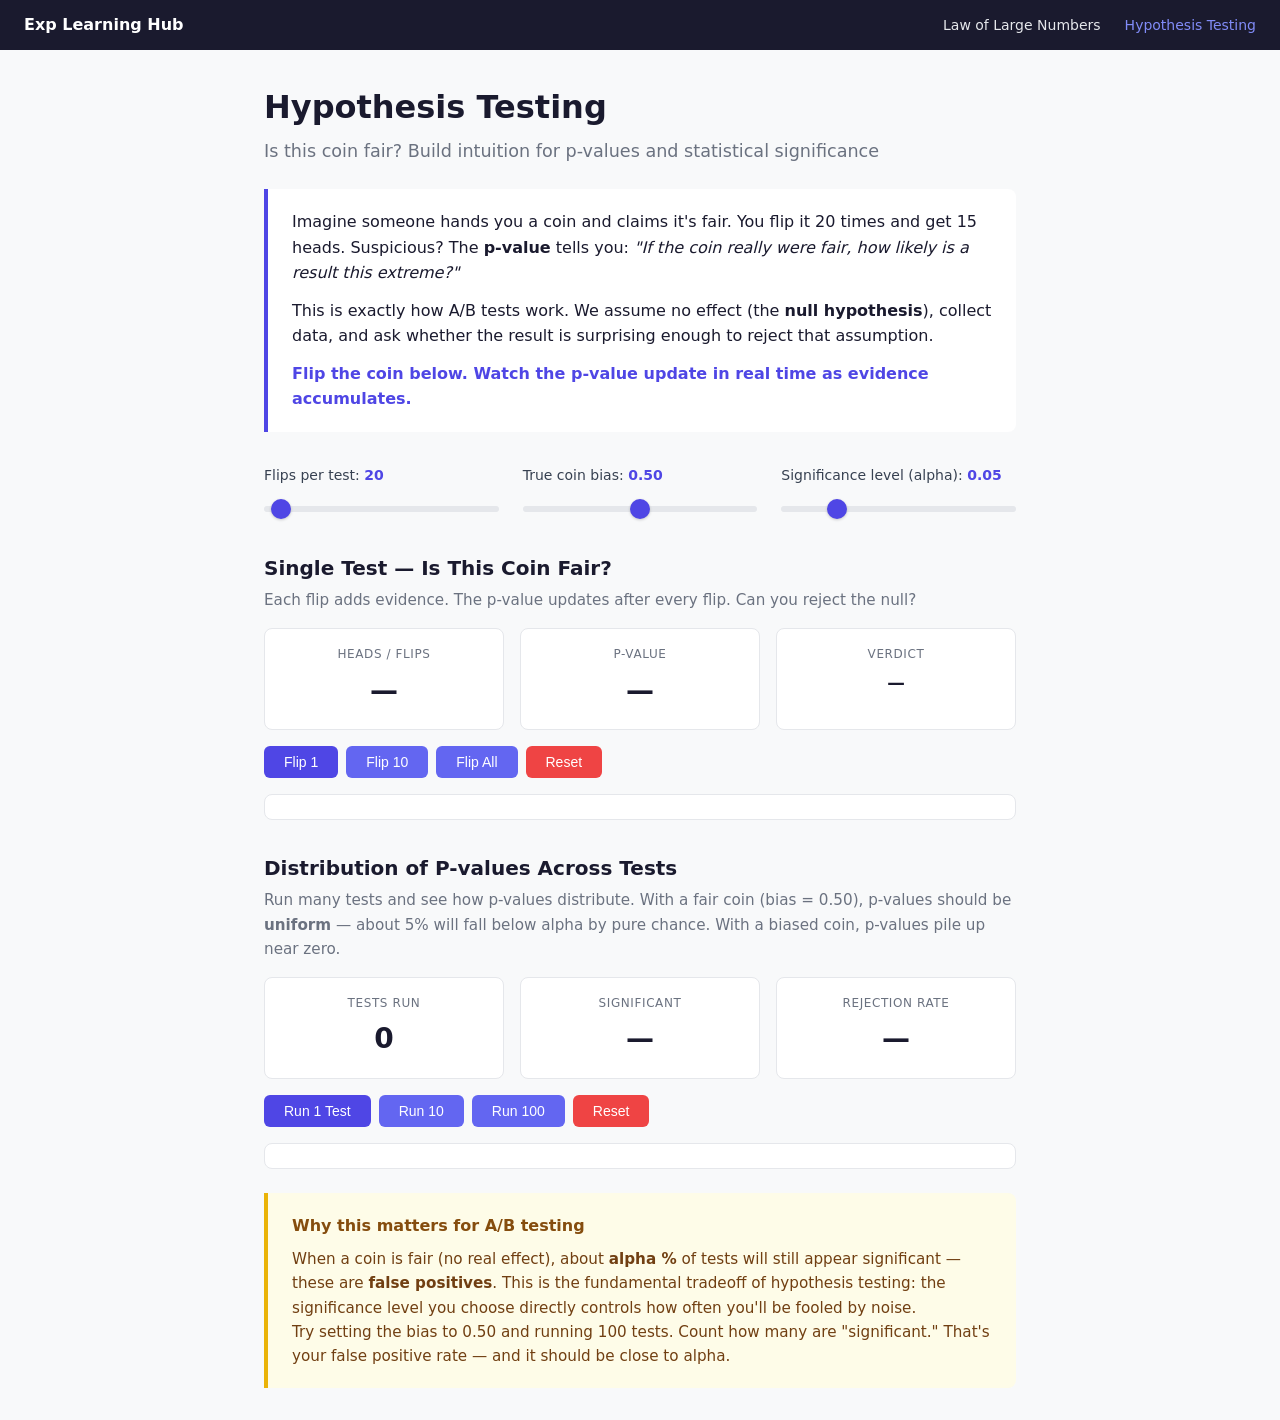
==== docs/modules/hypothesis-testing.html @ dcc1f773 "Rename site/ to docs/ for GitHub Pages compatibility GitHub Pages only serves from / or /docs. Renam" ====
<!DOCTYPE html>
<html lang="en">
<head>
  <meta charset="UTF-8">
  <meta name="viewport" content="width=device-width, initial-scale=1.0">
  <title>Hypothesis Testing — Exp Learning Hub</title>
  <script src="https://d3js.org/d3.v7.min.js"></script>
  <link rel="stylesheet" href="../style.css">
  <script src="../js/nav.js"></script>
  <script src="../js/chart-utils.js"></script>
</head>
<body>
  <script>renderNav('hypothesis-testing');</script>

  <div class="container">
    <header>
      <h1>Hypothesis Testing</h1>
      <p class="subtitle">Is this coin fair? Build intuition for p-values and statistical significance</p>
    </header>

    <section class="explainer">
      <p>Imagine someone hands you a coin and claims it's fair. You flip it 20 times and get 15 heads.
         Suspicious? The <strong>p-value</strong> tells you: <em>"If the coin really were fair,
         how likely is a result this extreme?"</em></p>
      <p>This is exactly how A/B tests work. We assume no effect (the <strong>null hypothesis</strong>),
         collect data, and ask whether the result is surprising enough to reject that assumption.</p>
      <p class="highlight">Flip the coin below. Watch the p-value update in real time as evidence accumulates.</p>
    </section>

    <div class="controls">
      <div class="slider-group">
        <label>Flips per test: <span id="flipsValue">20</span></label>
        <input type="range" id="numFlips" min="5" max="500" value="20" step="5">
      </div>
      <div class="slider-group">
        <label>True coin bias: <span id="biasValue">0.50</span></label>
        <input type="range" id="coinBias" min="0.30" max="0.70" value="0.50" step="0.01">
      </div>
      <div class="slider-group">
        <label>Significance level (alpha): <span id="alphaValue">0.05</span></label>
        <input type="range" id="alpha" min="0.01" max="0.20" value="0.05" step="0.01">
      </div>
    </div>

    <!-- SINGLE TEST -->
    <h2 class="section-title">Single Test — Is This Coin Fair?</h2>
    <p class="section-desc">Each flip adds evidence. The p-value updates after every flip. Can you reject the null?</p>

    <div class="metrics">
      <div class="metric-card"><div class="metric-label">Heads / Flips</div><div class="metric-value" id="headsCount">—</div></div>
      <div class="metric-card"><div class="metric-label">P-value</div><div class="metric-value" id="pValue">—</div></div>
      <div class="metric-card">
        <div class="metric-label">Verdict</div>
        <div class="metric-value" id="verdict" style="font-size: 1.1rem;">—</div>
      </div>
    </div>

    <div class="chart-actions">
      <button id="flipOne">Flip 1</button>
      <button id="flipTen" class="btn-secondary">Flip 10</button>
      <button id="flipAll" class="btn-secondary">Flip All</button>
      <button id="resetFlips" class="btn-danger">Reset</button>
    </div>

    <div class="chart-wrap" id="pvalueWrap">
      <div id="pvalueChart"></div>
      <div class="tooltip-d3" id="pvalueTooltip"></div>
    </div>

    <!-- DISTRIBUTION OF P-VALUES -->
    <h2 class="section-title">Distribution of P-values Across Tests</h2>
    <p class="section-desc">Run many tests and see how p-values distribute. With a fair coin (bias = 0.50),
       p-values should be <strong>uniform</strong> — about 5% will fall below alpha by pure chance.
       With a biased coin, p-values pile up near zero.</p>

    <div class="metrics">
      <div class="metric-card"><div class="metric-label">Tests Run</div><div class="metric-value" id="testCount">0</div></div>
      <div class="metric-card"><div class="metric-label">Significant</div><div class="metric-value" id="sigCount">—</div></div>
      <div class="metric-card"><div class="metric-label">Rejection Rate</div><div class="metric-value" id="rejRate">—</div></div>
    </div>

    <div class="chart-actions">
      <button id="runOne">Run 1 Test</button>
      <button id="runTen" class="btn-secondary">Run 10</button>
      <button id="runHundred" class="btn-secondary">Run 100</button>
      <button id="resetTests" class="btn-danger">Reset</button>
    </div>

    <div class="chart-wrap" id="distWrap">
      <div id="distChart"></div>
      <div class="tooltip-d3" id="distTooltip"></div>
    </div>
    <div id="lastP" class="last-sample" style="display:none">&#9654; Last p-value: <strong id="lastPValue"></strong></div>

    <section class="takeaway">
      <h3>Why this matters for A/B testing</h3>
      <p>When a coin is fair (no real effect), about <strong>alpha %</strong> of tests will still appear significant —
         these are <strong>false positives</strong>. This is the fundamental tradeoff of hypothesis testing:
         the significance level you choose directly controls how often you'll be fooled by noise.</p>
      <p>Try setting the bias to 0.50 and running 100 tests. Count how many are "significant."
         That's your false positive rate — and it should be close to alpha.</p>
    </section>
  </div>

  <script>
    // --- State ---
    let numFlips = 20, bias = 0.50, alpha = 0.05;
    let flips = []; // array of 0/1 for current single test
    let pvalueTests = []; // array of p-values from completed tests

    // --- P-value calculation (two-sided binomial test approximation using normal) ---
    // For exact: use sum of binomial PMFs. For speed, use normal approximation.
    function binomialPValue(heads, n) {
      if (n === 0) return 1;
      const p0 = 0.5; // null hypothesis: fair coin
      const expected = n * p0;
      const std = Math.sqrt(n * p0 * (1 - p0));
      if (std === 0) return 1;
      const z = Math.abs(heads - expected) / std;
      // Two-sided p-value using normal approximation
      return 2 * (1 - normalCDF(z));
    }

    function normalCDF(z) {
      // Abramowitz & Stegun approximation
      const a1 = 0.254829592, a2 = -0.284496736, a3 = 1.421413741, a4 = -1.453152027, a5 = 1.061405429;
      const p = 0.3275911;
      const sign = z < 0 ? -1 : 1;
      z = Math.abs(z);
      const t = 1.0 / (1.0 + p * z);
      const y = 1.0 - (((((a5 * t + a4) * t) + a3) * t + a2) * t + a1) * t * Math.exp(-z * z / 2);
      return 0.5 * (1.0 + sign * y);
    }

    // =================== SINGLE TEST: P-VALUE OVER FLIPS ===================
    const pc = createChart('#pvalueChart');
    addAxisLabels(pc, 'Flip #', 'P-value');

    const pLineGen = d3.line().x(d => pc.x(d.x)).y(d => pc.y(d.y)).curve(d3.curveStepAfter);
    const pMainPath = pc.g.append('path').attr('fill', 'none').attr('stroke', '#4F46E5').attr('stroke-width', 2);

    // Alpha threshold line
    const alphaLine = pc.g.append('line').attr('stroke', '#EF4444').attr('stroke-width', 2).attr('stroke-dasharray', '8 4');
    const alphaLabel = pc.g.append('text').attr('fill', '#EF4444').attr('font-size', 12);

    // Shaded rejection region
    const rejectRect = pc.g.append('rect').attr('fill', '#FEE2E2').attr('opacity', 0.5);

    const pHover = addLineHover(pc, '#pvalueWrap', document.getElementById('pvalueTooltip'), {
      formatTooltip: d => `Flip #${d.x}<br>Heads: ${d.heads}/${d.x} (${(d.heads/d.x*100).toFixed(0)}%)<br>P-value: ${d.y.toFixed(4)}`
    });

    function updateSingleTest() {
      const n = flips.length;
      const heads = flips.reduce((a, b) => a + b, 0);
      const pval = binomialPValue(heads, n);

      document.getElementById('headsCount').textContent = n > 0 ? `${heads} / ${n}` : '—';
      document.getElementById('pValue').textContent = n > 0 ? pval.toFixed(4) : '—';
      const verdictEl = document.getElementById('verdict');
      if (n === 0) { verdictEl.textContent = '—'; verdictEl.style.color = '#1a1a2e'; }
      else if (pval < alpha) { verdictEl.textContent = 'Reject H₀ (significant)'; verdictEl.style.color = '#EF4444'; }
      else { verdictEl.textContent = 'Fail to reject H₀'; verdictEl.style.color = '#6b7280'; }

      // Build cumulative p-value data
      const data = [];
      let cumHeads = 0;
      for (let i = 0; i < n; i++) {
        cumHeads += flips[i];
        const p = binomialPValue(cumHeads, i + 1);
        data.push({ x: i + 1, y: p, heads: cumHeads });
      }
      pHover.update(data);

      updateAxes(pc, [1, Math.max(numFlips, n)], [0, 1], { yTicks: 5, yFormat: d3.format('.2f') });
      const t = d3.transition().duration(200);

      pMainPath.datum(data).transition(t).attr('d', pLineGen);

      // Alpha line + rejection region
      alphaLine.attr('x1', 0).attr('x2', pc.width).attr('y1', pc.y(alpha)).attr('y2', pc.y(alpha));
      alphaLabel.attr('x', pc.width - 5).attr('y', pc.y(alpha) - 5).attr('text-anchor', 'end').text(`α = ${alpha}`);
      rejectRect.attr('x', 0).attr('width', pc.width).attr('y', pc.y(alpha)).attr('height', pc.height - pc.y(alpha));
    }

    function doFlips(count) {
      const remaining = numFlips - flips.length;
      const todo = Math.min(count, remaining);
      for (let i = 0; i < todo; i++) flips.push(Math.random() < bias ? 1 : 0);
      updateSingleTest();
    }

    function resetFlips() { flips = []; updateSingleTest(); }

    // =================== DISTRIBUTION OF P-VALUES ===================
    const dc = createChart('#distChart');
    addAxisLabels(dc, 'P-value', 'Count');
    dc.x.domain([0, 1]);

    const dBarsG = dc.g.append('g');
    const dAlphaLine = dc.g.append('line').attr('stroke', '#EF4444').attr('stroke-width', 2).attr('stroke-dasharray', '8 4');
    const dAlphaLabel = dc.g.append('text').attr('fill', '#EF4444').attr('font-size', 12);
    const dAlphaRect = dc.g.append('rect').attr('fill', '#FEE2E2').attr('opacity', 0.4);
    const dTooltip = document.getElementById('distTooltip');

    const P_BIN_W = 0.05, P_NUM_BINS = 20;

    function runFullTest() {
      let heads = 0;
      for (let i = 0; i < numFlips; i++) if (Math.random() < bias) heads++;
      return binomialPValue(heads, numFlips);
    }

    function updateDistChart() {
      const count = pvalueTests.length;
      document.getElementById('testCount').textContent = count.toLocaleString();

      const bins = new Array(P_NUM_BINS).fill(0);
      let sigCount = 0;
      pvalueTests.forEach(p => {
        bins[Math.min(Math.floor(p / P_BIN_W), P_NUM_BINS - 1)]++;
        if (p < alpha) sigCount++;
      });
      const maxCount = d3.max(bins) || 1;

      document.getElementById('sigCount').textContent = count ? sigCount.toLocaleString() : '—';
      document.getElementById('rejRate').textContent = count ? (sigCount / count * 100).toFixed(1) + '%' : '—';

      if (count > 0) {
        document.getElementById('lastPValue').textContent = pvalueTests[count - 1].toFixed(4);
        document.getElementById('lastP').style.display = 'inline-block';
      } else {
        document.getElementById('lastP').style.display = 'none';
      }

      updateAxes(dc, [0, 1], [0, Math.max(maxCount, 1)], { xTicks: 10, xFormat: d3.format('.2f') });

      const lastBin = count > 0 ? Math.min(Math.floor(pvalueTests[count - 1] / P_BIN_W), P_NUM_BINS - 1) : -1;
      const alphaBinEnd = Math.ceil(alpha / P_BIN_W);
      const barData = bins.map((c, i) => ({ idx: i, count: c, center: i * P_BIN_W + P_BIN_W / 2 }));
      const t = d3.transition().duration(200);

      const bars = dBarsG.selectAll('rect').data(barData, d => d.idx);
      bars.enter().append('rect')
        .attr('x', d => dc.x(d.idx * P_BIN_W) + 1)
        .attr('width', Math.max(dc.x(P_BIN_W) - dc.x(0) - 2, 1))
        .attr('y', dc.height).attr('height', 0).attr('rx', 1)
        .on('mousemove', function(event, d) {
          const wr = document.getElementById('distWrap').getBoundingClientRect();
          const cr = document.getElementById('distChart').getBoundingClientRect();
          dTooltip.style.opacity = '1';
          dTooltip.innerHTML = `p: ${(d.idx * P_BIN_W).toFixed(2)}–${((d.idx + 1) * P_BIN_W).toFixed(2)}<br>Count: ${d.count}`;
          dTooltip.style.left = (cr.left - wr.left + dc.margin.left + dc.x(d.center) + 12) + 'px';
          dTooltip.style.top = (cr.top - wr.top + dc.margin.top + dc.y(d.count) - 30) + 'px';
        })
        .on('mouseleave', () => dTooltip.style.opacity = '0')
        .merge(bars).transition(t)
        .attr('x', d => dc.x(d.idx * P_BIN_W) + 1)
        .attr('width', Math.max(dc.x(P_BIN_W) - dc.x(0) - 2, 1))
        .attr('y', d => dc.y(d.count))
        .attr('height', d => dc.height - dc.y(d.count))
        .attr('fill', d => d.idx === lastBin ? '#818CF8' : (d.idx < alphaBinEnd ? '#F87171' : '#4F46E5'))
        .attr('stroke', '#3730A3').attr('stroke-width', 0.5);
      bars.exit().remove();

      // Alpha region
      dAlphaLine.attr('x1', dc.x(alpha)).attr('x2', dc.x(alpha)).attr('y1', 0).attr('y2', dc.height);
      dAlphaLabel.attr('x', dc.x(alpha) + 4).attr('y', 12).attr('text-anchor', 'start').text(`α = ${alpha}`);
      dAlphaRect.attr('x', 0).attr('width', dc.x(alpha)).attr('y', 0).attr('height', dc.height);
    }

    function runTests(count) {
      for (let i = 0; i < count; i++) pvalueTests.push(runFullTest());
      updateDistChart();
    }

    function resetTests() { pvalueTests = []; updateDistChart(); }

    // --- Wiring ---
    const flipsSlider = document.getElementById('numFlips');
    const biasSlider = document.getElementById('coinBias');
    const alphaSlider = document.getElementById('alpha');

    flipsSlider.addEventListener('input', () => { numFlips = parseInt(flipsSlider.value); document.getElementById('flipsValue').textContent = numFlips; resetFlips(); resetTests(); });
    biasSlider.addEventListener('input', () => { bias = parseFloat(biasSlider.value); document.getElementById('biasValue').textContent = bias.toFixed(2); resetFlips(); resetTests(); });
    alphaSlider.addEventListener('input', () => { alpha = parseFloat(alphaSlider.value); document.getElementById('alphaValue').textContent = alpha.toFixed(2); updateSingleTest(); updateDistChart(); });

    holdToRepeat(document.getElementById('flipOne'), () => doFlips(1));
    document.getElementById('flipTen').addEventListener('click', () => doFlips(10));
    document.getElementById('flipAll').addEventListener('click', () => doFlips(numFlips));
    document.getElementById('resetFlips').addEventListener('click', resetFlips);

    holdToRepeat(document.getElementById('runOne'), () => runTests(1));
    document.getElementById('runTen').addEventListener('click', () => runTests(10));
    document.getElementById('runHundred').addEventListener('click', () => runTests(100));
    document.getElementById('resetTests').addEventListener('click', resetTests);

    // Initial render
    updateSingleTest();
    updateDistChart();
  </script>
</body>
</html>
---- docs/style.css ----
/* ===== RESET & BASE ===== */
* { margin: 0; padding: 0; box-sizing: border-box; }
body { font-family: 'Inter', system-ui, -apple-system, sans-serif; background: #f8f9fa; color: #1a1a2e; line-height: 1.6; }

/* ===== NAV ===== */
.site-nav {
  background: #1a1a2e;
  padding: 0.75rem 1.5rem;
  display: flex;
  align-items: center;
  gap: 1.5rem;
}
.site-nav a { color: #e5e7eb; text-decoration: none; font-size: 0.875rem; transition: color 0.15s; }
.site-nav a:hover { color: #fff; }
.site-nav .nav-brand { font-weight: 700; font-size: 1rem; color: #fff; margin-right: auto; }
.site-nav .nav-link.active { color: #818CF8; }

/* ===== LAYOUT ===== */
.container { max-width: 800px; margin: 0 auto; padding: 2rem 1.5rem; }
h1 { font-size: 2rem; font-weight: 700; margin-bottom: 0.25rem; }
h2.section-title { font-size: 1.25rem; font-weight: 600; margin-top: 2rem; margin-bottom: 0.25rem; }
.subtitle { font-size: 1.1rem; color: #6b7280; margin-bottom: 1.5rem; }
.section-desc { font-size: 0.95rem; color: #6b7280; margin-bottom: 1rem; }

/* ===== EXPLAINER BLOCKS ===== */
.explainer {
  background: #fff;
  border-left: 4px solid #4F46E5;
  padding: 1.25rem 1.5rem;
  border-radius: 0 8px 8px 0;
  margin-bottom: 2rem;
}
.explainer p { margin-bottom: 0.75rem; }
.explainer p:last-child { margin-bottom: 0; }
.highlight { color: #4F46E5; font-weight: 600; }

/* ===== CONTROLS ===== */
.controls {
  display: flex;
  align-items: flex-end;
  gap: 1.5rem;
  margin-bottom: 1.5rem;
  flex-wrap: wrap;
}
.slider-group { flex: 1; min-width: 200px; }
.slider-group label { display: block; font-size: 0.875rem; font-weight: 500; color: #374151; margin-bottom: 0.5rem; }
.slider-group label span { font-weight: 700; color: #4F46E5; }
input[type="range"] { width: 100%; height: 6px; -webkit-appearance: none; appearance: none; background: #e5e7eb; border-radius: 3px; outline: none; }
input[type="range"]::-webkit-slider-thumb { -webkit-appearance: none; width: 20px; height: 20px; background: #4F46E5; border-radius: 50%; cursor: pointer; box-shadow: 0 1px 3px rgba(0,0,0,0.2); }

/* ===== BUTTONS ===== */
.chart-actions { display: flex; gap: 0.5rem; margin-bottom: 1rem; flex-wrap: wrap; }
button { padding: 0.5rem 1.25rem; background: #4F46E5; color: white; border: none; border-radius: 6px; font-size: 0.875rem; font-weight: 500; cursor: pointer; white-space: nowrap; user-select: none; transition: background 0.15s; }
button:hover { background: #4338CA; }
button:active { background: #3730A3; }
.btn-secondary { background: #6366F1; }
.btn-secondary:hover { background: #4F46E5; }
.btn-danger { background: #EF4444; }
.btn-danger:hover { background: #DC2626; }

/* ===== METRICS ===== */
.metrics { display: grid; grid-template-columns: repeat(3, 1fr); gap: 1rem; margin-bottom: 1rem; }
.metric-card { background: #fff; border: 1px solid #e5e7eb; border-radius: 8px; padding: 1rem 1.25rem; text-align: center; }
.metric-label { font-size: 0.75rem; text-transform: uppercase; letter-spacing: 0.05em; color: #6b7280; margin-bottom: 0.25rem; }
.metric-value { font-size: 1.75rem; font-weight: 700; color: #1a1a2e; }

/* ===== CHART WRAPPERS ===== */
.chart-wrap {
  background: #fff;
  border: 1px solid #e5e7eb;
  border-radius: 8px;
  padding: 1rem 1rem 0.5rem 0.5rem;
  margin-bottom: 1rem;
  position: relative;
}
svg { display: block; }
.axis text { font-size: 12px; fill: #6b7280; }
.axis path, .axis line { stroke: #e5e7eb; }
.grid line { stroke: #f0f0f0; }
.grid path { stroke: none; }
.axis-label { font-size: 13px; fill: #374151; }
.tooltip-d3 { position: absolute; background: rgba(26,26,46,0.9); color: #fff; padding: 6px 10px; border-radius: 6px; font-size: 12px; pointer-events: none; opacity: 0; transition: opacity 0.15s; white-space: nowrap; }

/* ===== MISC ===== */
.last-sample { font-size: 0.9rem; color: #6366F1; margin-bottom: 2rem; padding: 0.5rem 0.75rem; background: #EEF2FF; border-radius: 6px; display: inline-block; }
.takeaway { background: #fefce8; border-left: 4px solid #eab308; padding: 1.25rem 1.5rem; border-radius: 0 8px 8px 0; margin-top: 1.5rem; }
.takeaway h3 { font-size: 1rem; font-weight: 600; margin-bottom: 0.5rem; color: #854d0e; }
.takeaway p { color: #713f12; font-size: 0.95rem; }

/* ===== HUB PAGE ===== */
.hub-header { text-align: center; padding: 3rem 0 2rem; }
.hub-header h1 { font-size: 2.5rem; }
.hub-header .subtitle { font-size: 1.2rem; max-width: 600px; margin: 0.5rem auto 0; }
.module-grid { display: grid; grid-template-columns: repeat(auto-fill, minmax(320px, 1fr)); gap: 1.5rem; margin-top: 2rem; }
.module-card {
  background: #fff;
  border: 1px solid #e5e7eb;
  border-radius: 12px;
  padding: 1.75rem;
  transition: box-shadow 0.2s, transform 0.2s;
  text-decoration: none;
  color: inherit;
  display: block;
}
.module-card:hover { box-shadow: 0 4px 12px rgba(0,0,0,0.08); transform: translateY(-2px); }
.module-card .card-tier { font-size: 0.7rem; text-transform: uppercase; letter-spacing: 0.08em; font-weight: 600; margin-bottom: 0.5rem; }
.tier-foundations { color: #4F46E5; }
.tier-core { color: #059669; }
.tier-advanced { color: #D97706; }
.tier-future { color: #6b7280; }
.module-card h3 { font-size: 1.1rem; font-weight: 600; margin-bottom: 0.5rem; }
.module-card p { font-size: 0.9rem; color: #6b7280; margin-bottom: 0.75rem; }
.module-card .card-status { font-size: 0.8rem; font-weight: 500; }
.status-live { color: #059669; }
.status-coming { color: #9ca3af; }
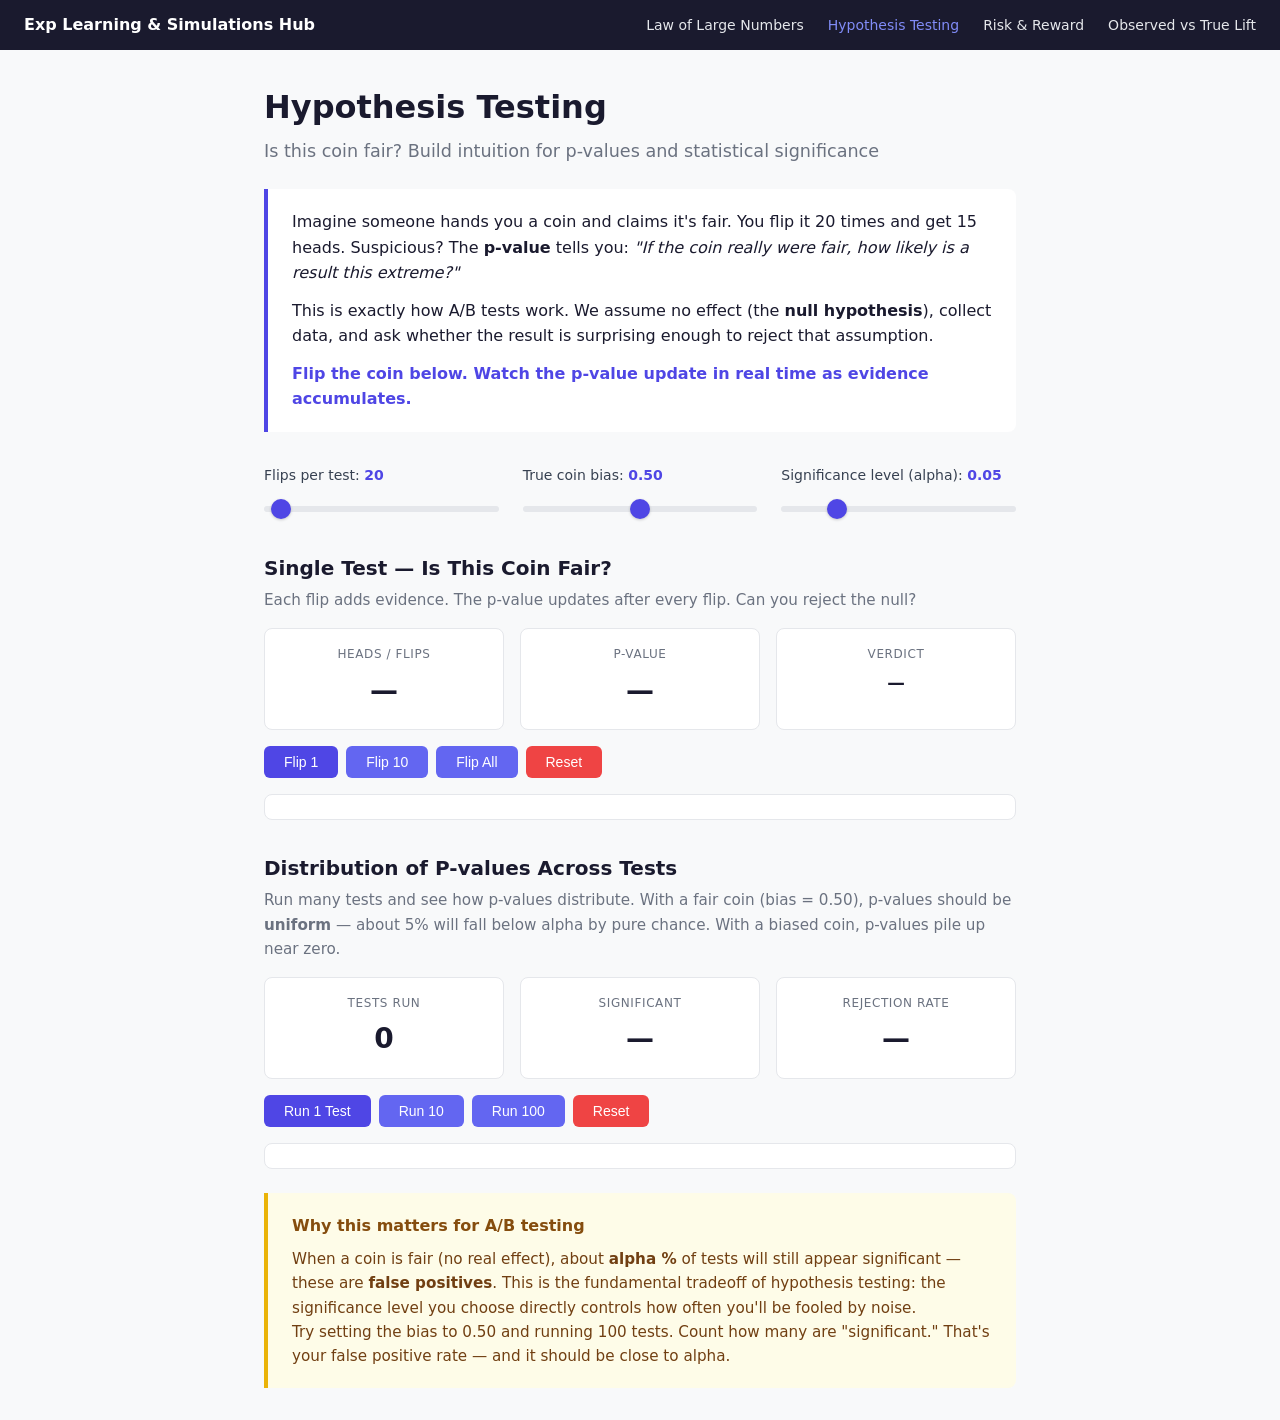
==== commit 19d6ebfe: "Add Compare Designs mode to Risk & Reward + rename hub - Risk & Reward: new mode toggle (Single Desi" ====
--- a/docs/modules/hypothesis-testing.html
+++ b/docs/modules/hypothesis-testing.html
@@ -3,7 +3,7 @@
 <head>
   <meta charset="UTF-8">
   <meta name="viewport" content="width=device-width, initial-scale=1.0">
-  <title>Hypothesis Testing — Exp Learning Hub</title>
+  <title>Hypothesis Testing — Experimentation Learning and Simulations Hub</title>
   <script src="https://d3js.org/d3.v7.min.js"></script>
   <link rel="stylesheet" href="../style.css">
   <script src="../js/nav.js"></script>
--- a/docs/style.css
+++ b/docs/style.css
@@ -108,8 +108,41 @@
 .tier-core { color: #059669; }
 .tier-advanced { color: #D97706; }
 .tier-future { color: #6b7280; }
+.tier-strategy { color: #7C3AED; }
 .module-card h3 { font-size: 1.1rem; font-weight: 600; margin-bottom: 0.5rem; }
 .module-card p { font-size: 0.9rem; color: #6b7280; margin-bottom: 0.75rem; }
 .module-card .card-status { font-size: 0.8rem; font-weight: 500; }
 .status-live { color: #059669; }
 .status-coming { color: #9ca3af; }
+
+/* ===== STEPPER ===== */
+.step-indicator { display: flex; align-items: center; justify-content: center; gap: 0; margin: 2rem 0; }
+.step-dot {
+  width: 32px; height: 32px; border-radius: 50%; border: 2px solid #e5e7eb;
+  background: #fff; color: #6b7280; font-size: 0.8rem; font-weight: 600;
+  display: flex; align-items: center; justify-content: center; flex-shrink: 0;
+  transition: all 0.3s;
+}
+.step-dot.active { border-color: #4F46E5; background: #4F46E5; color: #fff; }
+.step-dot.completed { border-color: #059669; background: #059669; color: #fff; }
+.step-connector { flex: 1; height: 2px; background: #e5e7eb; max-width: 80px; transition: background 0.3s; }
+.step-connector.completed { background: #059669; }
+.sim-step { display: none; }
+.sim-step.active { display: block; }
+.sim-step.stale { position: relative; opacity: 0.5; pointer-events: none; }
+.sim-step.stale::after {
+  content: 'Parameters changed — please redo this step';
+  position: absolute; top: 0; left: 0; right: 0;
+  background: #fef3c7; color: #92400e; text-align: center;
+  padding: 0.5rem; font-size: 0.85rem; font-weight: 500; border-radius: 6px;
+}
+
+/* ===== TOGGLE GROUP ===== */
+.toggle-group { display: inline-flex; border: 1px solid #e5e7eb; border-radius: 6px; overflow: hidden; margin-bottom: 1rem; }
+.toggle-btn {
+  padding: 0.5rem 1.25rem; background: #fff; color: #374151; border: none;
+  font-size: 0.875rem; font-weight: 500; cursor: pointer; transition: all 0.15s;
+}
+.toggle-btn:not(:last-child) { border-right: 1px solid #e5e7eb; }
+.toggle-btn.active { background: #4F46E5; color: #fff; }
+.toggle-btn:hover:not(.active) { background: #f3f4f6; }
